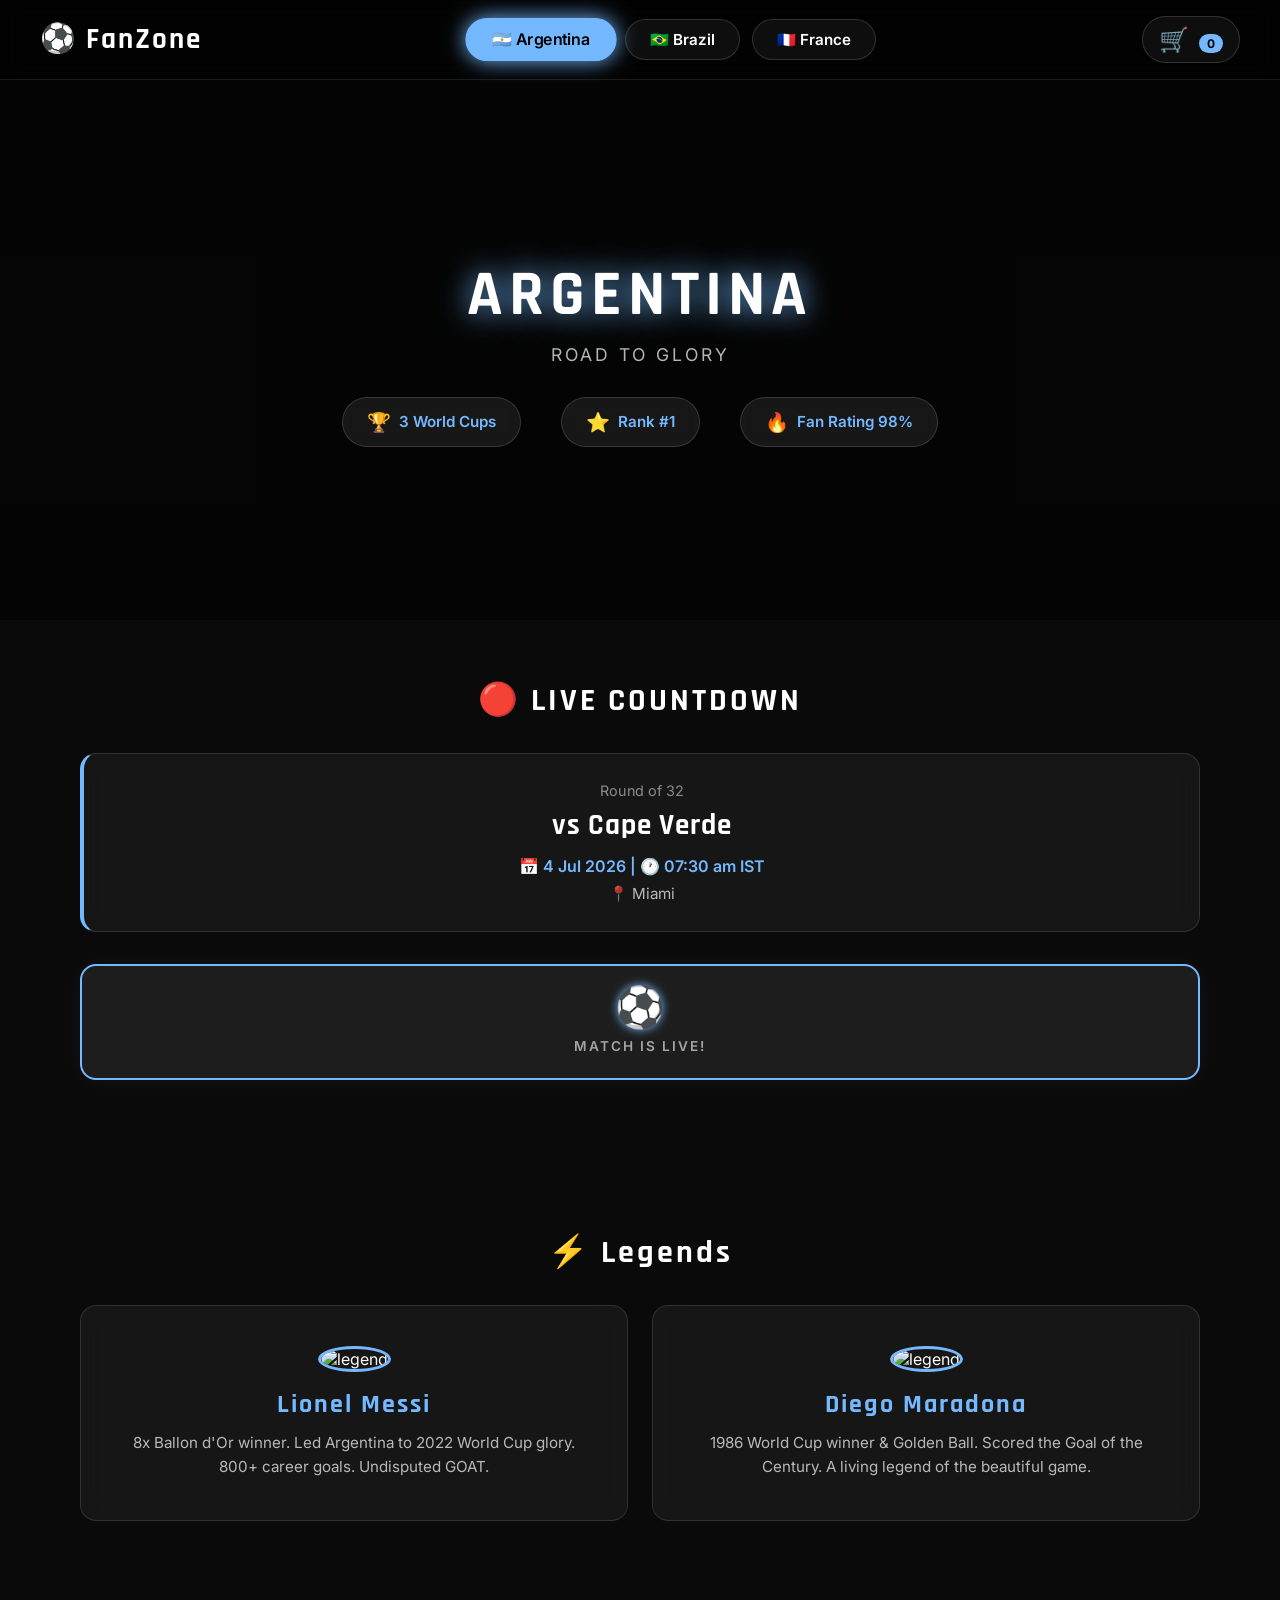
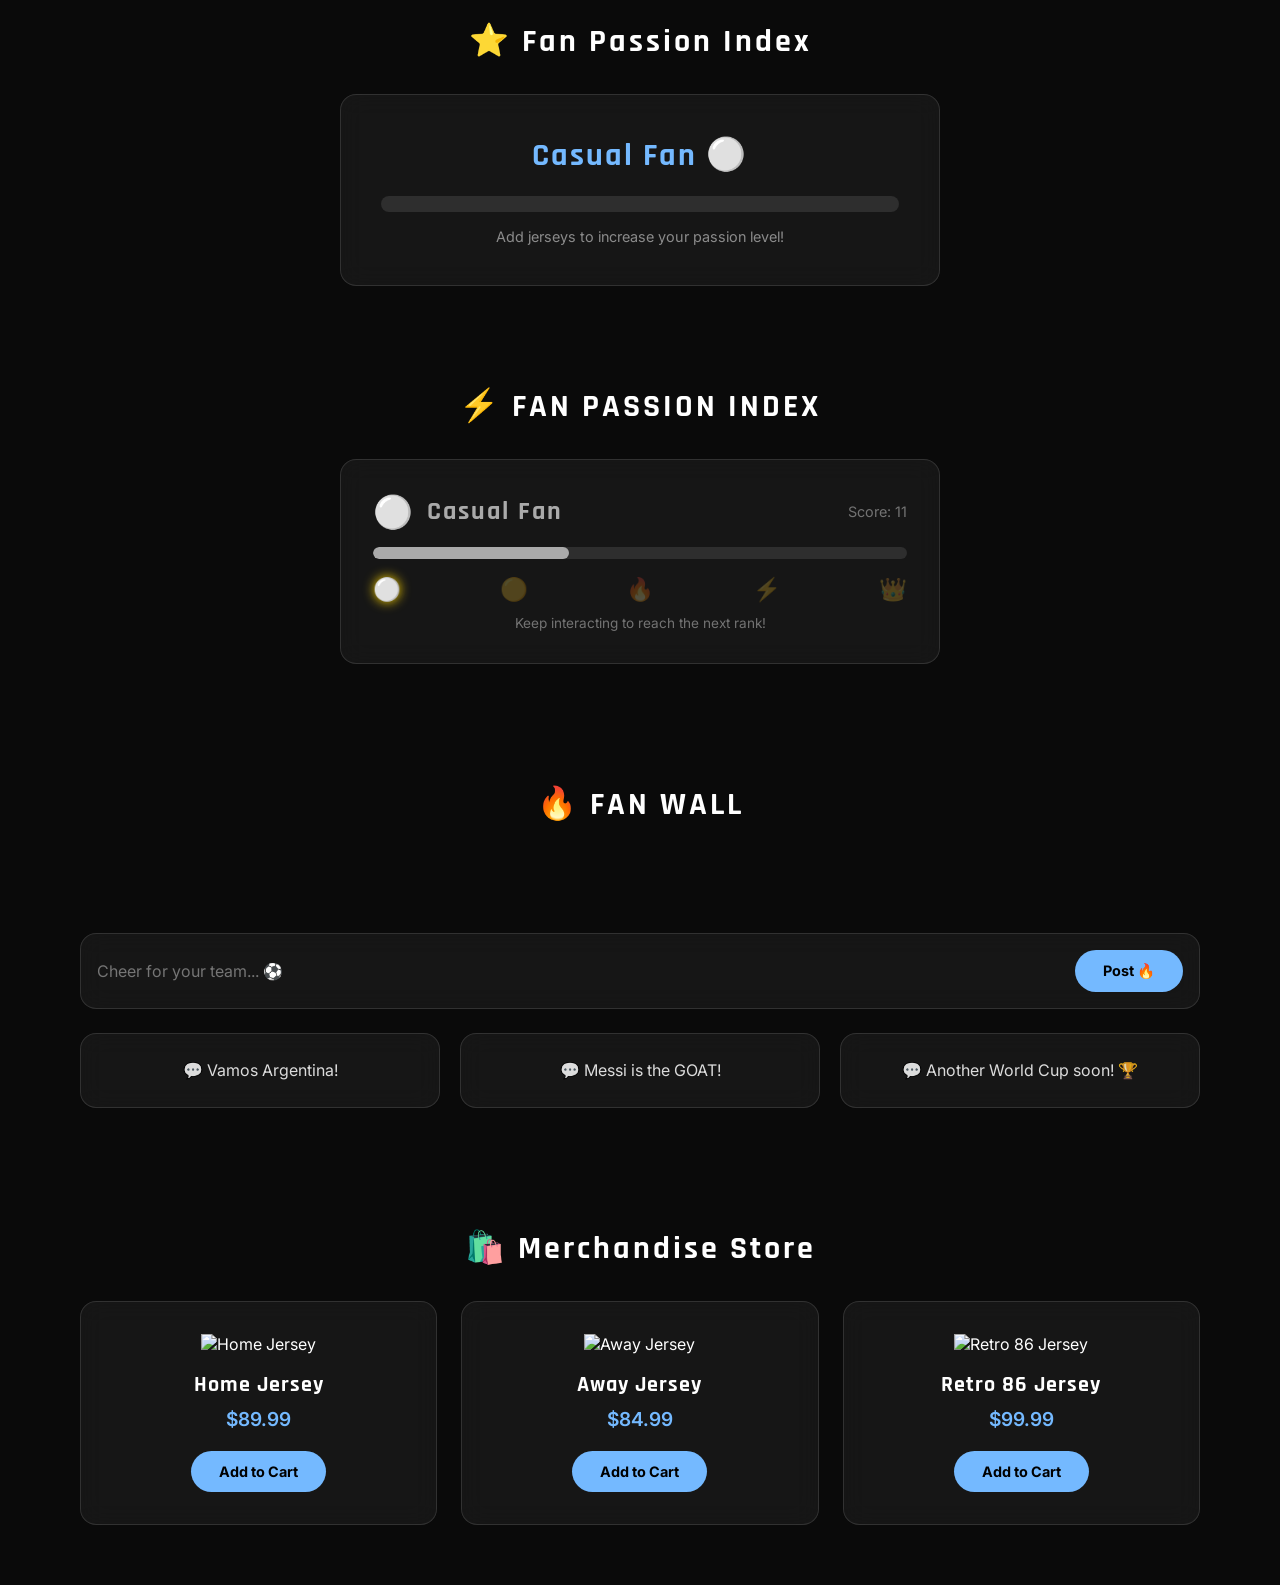
==== docs/index.html @ 905d8173 "Rename Round2 to docs for GitHub Pages" ====
<!DOCTYPE html>
<html lang="en">
<head>
  <meta charset="UTF-8" />
  <meta name="viewport" content="width=device-width, initial-scale=1.0"/>
  <title>National Fan Zone & Merchandise Hub</title>
  <link rel="stylesheet" href="style.css" />
  <link href="https://fonts.googleapis.com/css2?family=Rajdhani:wght@400;600;700&family=Inter:wght@300;400;600&display=swap" rel="stylesheet"/>
</head>
<body>

  <!-- NAVBAR -->
  <nav class="navbar">
    <div class="logo">⚽ FanZone</div>
    <div class="team-tabs">
      <button class="tab active-team" data-team="argentina" onclick="switchTeam('argentina')">🇦🇷 Argentina</button>
      <button class="tab" data-team="brazil" onclick="switchTeam('brazil')">🇧🇷 Brazil</button>
      <button class="tab" data-team="france" onclick="switchTeam('france')">🇫🇷 France</button>
    </div>
    <div class="cart-icon" onclick="toggleCart()">
      🛒 <span class="cart-badge" id="cart-count">0</span>
    </div>
  </nav>

  <!-- HERO -->
  <section class="hero" id="hero">
    <div class="hero-content">
      <h1 class="team-name" id="team-name">ARGENTINA</h1>
      <p class="team-slogan" id="team-slogan">Road to Glory</p>
      <div class="team-stats">
        <div class="stat">
          <span class="stat-icon">🏆</span>
          <span class="stat-value" id="stat-wc">3 World Cups</span>
        </div>
        <div class="stat">
          <span class="stat-icon">⭐</span>
          <span class="stat-value" id="stat-rank">Rank #1</span>
        </div>
        <div class="stat">
          <span class="stat-icon">🔥</span>
          <span class="stat-value" id="stat-fan">Fan Rating 98%</span>
        </div>
      </div>
    </div>
  </section>

  <!-- NEXT MATCH INFO & COUNTDOWN -->
  <section class="section">
    <h2 class="section-title">🔴 LIVE COUNTDOWN</h2>
    <div id="next-match-info"></div>
    <div id="countdown-display"></div>
  </section>

  <!-- LEGENDS -->
  <section class="section legends-section">
    <h2 class="section-title">⚡ Legends</h2>
    <div class="legends-grid" id="legends-grid">
      <div class="legend-card glass">
        <img class="legend-img" id="legend1-img" src="" alt="legend"/>
        <h3 id="legend1-name">Lionel Messi</h3>
        <p id="legend1-desc">8x Ballon d'Or. World Cup 2022 winner. The greatest of all time.</p>
      </div>
      <div class="legend-card glass">
        <img class="legend-img" id="legend2-img" src="" alt="legend"/>
        <h3 id="legend2-name">Diego Maradona</h3>
        <p id="legend2-desc">Hand of God. 1986 World Cup hero. A football deity.</p>
      </div>
    </div>
  </section>

  <!-- FAN HYPE METER -->
  <section class="section hype-section">
    <h2 class="section-title">⭐ Fan Passion Index</h2>
    <div class="hype-meter glass">
      <div class="hype-level" id="hype-label">Casual Fan ⚪</div>
      <div class="hype-bar-bg">
        <div class="hype-bar-fill" id="hype-bar"></div>
      </div>
      <p class="hype-hint">Add jerseys to increase your passion level!</p>
    </div>
  </section>

  <!-- FAN PASSION INDEX -->
  <div class="section">
    <h2 class="section-title">⚡ FAN PASSION INDEX</h2>
    <div class="glass" id="fan-passion-index" style="padding:32px; max-width:600px; margin:0 auto;">
    </div>
  </div>

  <!-- FAN WALL -->
  <div class="section">
    <h2 class="section-title">🔥 FAN WALL</h2>
    <div id="cheer-container" style="position:relative; height:60px; overflow:hidden; margin-bottom:16px;"></div>
    <div class="fan-wall-input glass" style="display:flex; gap:12px; padding:16px; margin-bottom:24px; align-items:center;">
      <input
        id="fan-comment-input"
        type="text"
        placeholder="Cheer for your team... ⚽"
        maxlength="80"
        style="flex:1; background:none; border:none; outline:none; color:#fff; font-size:1rem; font-family:'Inter',sans-serif;"
        onkeydown="if(event.key==='Enter') postFanComment()"
      />
      <button onclick="postFanComment()" class="add-cart-btn">Post 🔥</button>
    </div>
    <div class="comments-grid" id="comments-grid"></div>
  </div>

  <!-- STORE -->
  <section class="section store-section">
    <h2 class="section-title">🛍️ Merchandise Store</h2>
    <div class="store-grid" id="store-grid"></div>
  </section>

  <!-- TOAST -->
  <div class="toast" id="toast"></div>

  <!-- CONFETTI CONTAINER -->
  <div id="confetti-container"></div>

  <!-- SCRIPT -->
  <script src="script.js"></script>

  <!-- CART DRAWER -->
  <div class="cart-overlay" id="cart-overlay" onclick="toggleCart()"></div>
  <div class="cart-drawer" id="cart-drawer">
    <div class="cart-header">
      <h2>🛒 Your Cart</h2>
      <button class="cart-close" onclick="toggleCart()">✕</button>
    </div>
    <div class="cart-items" id="cart-items"></div>
    <div class="cart-footer">
      <div class="cart-total">Total: <span id="cart-total">$0.00</span></div>
      <button class="checkout-btn" onclick="proceedToCheckout()">Proceed to Pay 💳</button>
    </div>
  </div>

  <!-- ORDER CONFIRMED POPUP -->
  <div class="order-popup" id="order-popup">
    <div class="order-popup-content">
      <div class="order-confetti-emoji">⚽🎉</div>
      <h2>Order Confirmed!</h2>
      <p id="order-summary-text"></p>
      <div class="match-countdown" id="match-countdown"></div>
      <button class="order-close-btn" onclick="closeOrderPopup()">Awesome! 🙌</button>
    </div>
  </div>

</body>
</html>
---- docs/style.css ----
* {
  margin: 0;
  padding: 0;
  box-sizing: border-box;
}

:root {
  --team-color: #74b9ff;
  --team-color-2: #0984e3;
  --team-bg: linear-gradient(135deg, #1a3a5c, #0d1f33);
  --accent: #f9ca24;
}

body {
  font-family: 'Inter', sans-serif;
  background: #0a0a0a;
  color: #fff;
  overflow-x: hidden;
}

/* NAVBAR */
.navbar {
  display: flex;
  justify-content: space-between;
  align-items: center;
  padding: 16px 40px;
  background: rgba(0,0,0,0.8);
  backdrop-filter: blur(10px);
  position: sticky;
  top: 0;
  z-index: 100;
  border-bottom: 1px solid rgba(255,255,255,0.1);
}

.logo {
  font-family: 'Rajdhani', sans-serif;
  font-size: 1.8rem;
  font-weight: 700;
  color: #fff;
  letter-spacing: 2px;
}

.team-tabs {
  display: flex;
  gap: 12px;
}

.tab {
  background: rgba(255,255,255,0.05);
  border: 1px solid rgba(255,255,255,0.15);
  color: #fff;
  padding: 10px 24px;
  border-radius: 30px;
  cursor: pointer;
  font-size: 0.95rem;
  font-family: 'Inter', sans-serif;
  font-weight: 600;
  transition: all 0.3s ease;
}

.tab:hover {
  background: rgba(255,255,255,0.1);
  transform: scale(1.03);
}

.active-team {
  background: var(--team-color) !important;
  border-color: var(--team-color) !important;
  color: #000 !important;
  transform: scale(1.05);
  box-shadow: 0 0 20px var(--team-color);
}

.cart-icon {
  font-size: 1.5rem;
  cursor: pointer;
  position: relative;
  padding: 8px 16px;
  background: rgba(255,255,255,0.05);
  border-radius: 30px;
  border: 1px solid rgba(255,255,255,0.15);
  transition: all 0.3s ease;
}

.cart-icon:hover {
  background: rgba(255,255,255,0.1);
}

.cart-badge {
  background: var(--team-color);
  color: #000;
  font-size: 0.75rem;
  font-weight: 700;
  padding: 2px 8px;
  border-radius: 20px;
  margin-left: 4px;
}

/* HERO */
.hero {
  min-height: 60vh;
  display: flex;
  align-items: center;
  justify-content: center;
  background-size: cover;
  background-position: center;
  background-repeat: no-repeat;
  text-align: center;
  padding: 60px 20px;
  position: relative;
  overflow: hidden;
}
.hero::before {
  content: '';
  position: absolute;
  inset: 0;
  background: rgba(0,0,0,0.55);
  z-index: 0;
}
/*.hero::after {
  content: '';
  position: absolute;
  inset: 0;
  background: rgba(0,0,0,0.35);
  z-index: 0;
}*/

.hero-content {
  position: relative;
  z-index: 1;
}

.team-flag {
  font-size: 5rem;
  margin-bottom: 16px;
  animation: flagPop 0.5s ease;
}

@keyframes flagPop {
  from { transform: scale(0.5); opacity: 0; }
  to { transform: scale(1); opacity: 1; }
}

.team-name {
  font-family: 'Rajdhani', sans-serif;
  font-size: 4rem;
  font-weight: 700;
  letter-spacing: 6px;
  color: #fff;
  text-shadow: 0 0 30px var(--team-color);
  margin-bottom: 8px;
}

.team-slogan {
  font-size: 1.1rem;
  color: rgba(255,255,255,0.7);
  letter-spacing: 3px;
  text-transform: uppercase;
  margin-bottom: 32px;
}

.team-stats {
  display: flex;
  gap: 40px;
  justify-content: center;
  flex-wrap: wrap;
}

.stat {
  display: flex;
  align-items: center;
  gap: 8px;
  background: rgba(255,255,255,0.08);
  padding: 12px 24px;
  border-radius: 30px;
  border: 1px solid rgba(255,255,255,0.15);
  backdrop-filter: blur(10px);
}

.stat-icon {
  font-size: 1.2rem;
}

.stat-value {
  font-weight: 600;
  font-size: 0.95rem;
  color: var(--team-color);
}

/* SECTIONS */
.section {
  padding: 60px 40px;
  max-width: 1200px;
  margin: 0 auto;
}

.section-title {
  font-family: 'Rajdhani', sans-serif;
  font-size: 2rem;
  font-weight: 700;
  letter-spacing: 3px;
  margin-bottom: 32px;
  color: #fff;
  text-align: center;
}

/* GLASS */
.glass {
  background: rgba(255,255,255,0.05);
  backdrop-filter: blur(12px);
  border: 1px solid rgba(255,255,255,0.12);
  border-radius: 16px;
  transition: all 0.3s ease;
}

.glass:hover {
  transform: translateY(-4px);
  box-shadow: 0 8px 32px rgba(0,0,0,0.3);
  border-color: var(--team-color);
}

/* LEGENDS */
.legends-grid {
  display: grid;
  grid-template-columns: 1fr 1fr;
  gap: 24px;
}

.legend-card {
  padding: 40px 32px;
  text-align: center;
}

.legend-emoji {
  font-size: 4rem;
  margin-bottom: 16px;
}

.legend-card h3 {
  font-family: 'Rajdhani', sans-serif;
  font-size: 1.6rem;
  font-weight: 700;
  color: var(--team-color);
  margin-bottom: 10px;
  letter-spacing: 2px;
}

.legend-card p {
  color: rgba(255,255,255,0.7);
  line-height: 1.6;
  font-size: 0.95rem;
}

/* HYPE METER */
.hype-section {
  padding: 40px;
}

.hype-meter {
  padding: 40px;
  text-align: center;
  max-width: 600px;
  margin: 0 auto;
}

.hype-level {
  font-family: 'Rajdhani', sans-serif;
  font-size: 2rem;
  font-weight: 700;
  color: var(--team-color);
  margin-bottom: 20px;
  letter-spacing: 2px;
}

.hype-bar-bg {
  background: rgba(255,255,255,0.1);
  border-radius: 30px;
  height: 16px;
  overflow: hidden;
  margin-bottom: 16px;
}

.hype-bar-fill {
  height: 100%;
  width: 0%;
  background: linear-gradient(90deg, var(--team-color), var(--accent));
  border-radius: 30px;
  transition: width 0.6s ease;
}

.hype-hint {
  color: rgba(255,255,255,0.5);
  font-size: 0.9rem;
}

/* COMMENTS */
.comments-grid {
  display: grid;
  grid-template-columns: repeat(3, 1fr);
  gap: 20px;
}

.comment-card {
  padding: 24px;
  font-size: 1rem;
  color: rgba(255,255,255,0.85);
  line-height: 1.6;
  text-align: center;
}

/* STORE */
.store-grid {
  display: grid;
  grid-template-columns: repeat(3, 1fr);
  gap: 24px;
}

.jersey-card {
  padding: 32px 24px;
  text-align: center;
}

.jersey-emoji {
  font-size: 4rem;
  margin-bottom: 16px;
}

.jersey-card h3 {
  font-family: 'Rajdhani', sans-serif;
  font-size: 1.4rem;
  font-weight: 700;
  color: #fff;
  margin-bottom: 8px;
  letter-spacing: 1px;
}

.jersey-price {
  color: var(--team-color);
  font-size: 1.2rem;
  font-weight: 600;
  margin-bottom: 20px;
}

.add-cart-btn {
  background: var(--team-color);
  color: #000;
  border: none;
  padding: 12px 28px;
  border-radius: 30px;
  font-weight: 700;
  font-size: 0.9rem;
  cursor: pointer;
  transition: all 0.3s ease;
  font-family: 'Inter', sans-serif;
}

.add-cart-btn:hover {
  transform: scale(1.05);
  box-shadow: 0 0 20px var(--team-color);
}

/* TOAST */
.toast {
  position: fixed;
  bottom: 30px;
  right: 30px;
  padding: 14px 28px;
  border-radius: 30px;
  font-weight: 600;
  font-size: 0.95rem;
  color: #000;
  opacity: 0;
  transform: translateY(20px);
  transition: all 0.4s ease;
  z-index: 999;
  pointer-events: none;
}

.toast.show {
  opacity: 1;
  transform: translateY(0);
}

/* CONFETTI */
#confetti-container {
  position: fixed;
  top: 0;
  left: 0;
  width: 100%;
  height: 100%;
  pointer-events: none;
  z-index: 998;
}

.confetti-piece {
  position: absolute;
  width: 10px;
  height: 10px;
  border-radius: 2px;
  animation: confettiFall linear forwards;
}

@keyframes confettiFall {
  0% { transform: translateY(-10px) rotate(0deg); opacity: 1; }
  100% { transform: translateY(100vh) rotate(720deg); opacity: 0; }
}

/* FADE ANIMATION */
.fade-in {
  animation: fadeIn 0.5s ease;
}

@keyframes fadeIn {
  from { opacity: 0; transform: translateY(10px); }
  to { opacity: 1; transform: translateY(0); }
}

/* RESPONSIVE */
@media (max-width: 768px) {
  .navbar {
    flex-direction: column;
    gap: 16px;
    padding: 16px 20px;
  }

  .team-tabs {
    flex-wrap: wrap;
    justify-content: center;
  }

  .team-name {
    font-size: 2.5rem;
  }

  .legends-grid,
  .comments-grid,
  .store-grid {
    grid-template-columns: 1fr;
  }

  .team-stats {
    gap: 16px;
  }

  .section {
    padding: 40px 20px;
  }
}
.legend-img {
  width: 120px;
  height: 120px;
  border-radius: 50%;
  object-fit: cover;
  margin-bottom: 16px;
  border: 3px solid var(--team-color);
}
.jersey-img {
  width: 150px;
  height: 150px;
  object-fit: contain;
  margin-bottom: 16px;
}
/* CART DRAWER */
.cart-overlay {
  position: fixed;
  inset: 0;
  background: rgba(0,0,0,0.5);
  z-index: 200;
  opacity: 0;
  pointer-events: none;
  transition: opacity 0.3s ease;
}
.cart-overlay.open {
  opacity: 1;
  pointer-events: all;
}
.cart-drawer {
  position: fixed;
  top: 0;
  right: -420px;
  width: 400px;
  height: 100vh;
  background: #111;
  border-left: 1px solid rgba(255,255,255,0.1);
  z-index: 201;
  display: flex;
  flex-direction: column;
  transition: right 0.4s cubic-bezier(0.4,0,0.2,1);
  padding: 0;
}
.cart-drawer.open {
  right: 0;
}
.cart-header {
  display: flex;
  justify-content: space-between;
  align-items: center;
  padding: 24px 28px;
  border-bottom: 1px solid rgba(255,255,255,0.1);
}
.cart-header h2 {
  font-family: 'Rajdhani', sans-serif;
  font-size: 1.6rem;
  font-weight: 700;
  color: #fff;
  letter-spacing: 2px;
}
.cart-close {
  background: none;
  border: none;
  color: #fff;
  font-size: 1.4rem;
  cursor: pointer;
  opacity: 0.6;
  transition: opacity 0.2s;
}
.cart-close:hover { opacity: 1; }
.cart-items {
  flex: 1;
  overflow-y: auto;
  padding: 20px 28px;
  display: flex;
  flex-direction: column;
  gap: 14px;
}
.cart-empty {
  text-align: center;
  color: rgba(255,255,255,0.3);
  margin-top: 60px;
  font-size: 1rem;
}
.cart-item {
  display: flex;
  align-items: center;
  justify-content: space-between;
  background: rgba(255,255,255,0.05);
  border: 1px solid rgba(255,255,255,0.1);
  border-radius: 12px;
  padding: 14px 18px;
  gap: 12px;
}
.cart-item-info { flex: 1; }
.cart-item-name {
  font-weight: 600;
  font-size: 0.95rem;
  color: #fff;
  margin-bottom: 4px;
}
.cart-item-price {
  font-size: 0.85rem;
  color: var(--team-color);
  font-weight: 600;
}
.cart-item-qty {
  display: flex;
  align-items: center;
  gap: 8px;
}
.qty-btn {
  background: rgba(255,255,255,0.08);
  border: 1px solid rgba(255,255,255,0.15);
  color: #fff;
  width: 26px;
  height: 26px;
  border-radius: 50%;
  cursor: pointer;
  font-size: 1rem;
  display: flex;
  align-items: center;
  justify-content: center;
  transition: background 0.2s;
}
.qty-btn:hover { background: rgba(255,255,255,0.15); }
.qty-num {
  font-weight: 700;
  font-size: 0.95rem;
  min-width: 18px;
  text-align: center;
}
.cart-delete-btn {
  background: none;
  border: none;
  color: rgba(255,80,80,0.7);
  font-size: 1.1rem;
  cursor: pointer;
  transition: color 0.2s;
  padding: 4px;
}
.cart-delete-btn:hover { color: #ff4444; }
.cart-footer {
  padding: 20px 28px 28px;
  border-top: 1px solid rgba(255,255,255,0.1);
}
.cart-total {
  font-size: 1.1rem;
  font-weight: 700;
  color: #fff;
  margin-bottom: 16px;
  text-align: right;
}
.cart-total span {
  color: var(--team-color);
  font-size: 1.3rem;
}
.checkout-btn {
  width: 100%;
  padding: 16px;
  background: var(--team-color);
  color: #000;
  border: none;
  border-radius: 30px;
  font-weight: 700;
  font-size: 1rem;
  cursor: pointer;
  font-family: 'Inter', sans-serif;
  transition: all 0.3s ease;
}
.checkout-btn:hover {
  transform: scale(1.02);
  box-shadow: 0 0 24px var(--team-color);
}

/* ORDER POPUP */
.order-popup {
  position: fixed;
  inset: 0;
  background: rgba(0,0,0,0.7);
  z-index: 300;
  display: flex;
  align-items: center;
  justify-content: center;
  opacity: 0;
  pointer-events: none;
  transition: opacity 0.3s ease;
}
.order-popup.open {
  opacity: 1;
  pointer-events: all;
}
.order-popup-content {
  background: #1a1a1a;
  border: 1px solid rgba(255,255,255,0.15);
  border-radius: 24px;
  padding: 48px 40px;
  text-align: center;
  max-width: 420px;
  width: 90%;
  transform: scale(0.9);
  transition: transform 0.3s ease;
}
.order-popup.open .order-popup-content {
  transform: scale(1);
}
.order-confetti-emoji {
  font-size: 3.5rem;
  margin-bottom: 16px;
}
.order-popup-content h2 {
  font-family: 'Rajdhani', sans-serif;
  font-size: 2rem;
  font-weight: 700;
  color: #fff;
  letter-spacing: 2px;
  margin-bottom: 12px;
}
.order-popup-content p {
  color: rgba(255,255,255,0.65);
  font-size: 0.95rem;
  margin-bottom: 20px;
  line-height: 1.6;
}
.match-countdown {
  background: rgba(255,255,255,0.06);
  border: 1px solid rgba(255,255,255,0.1);
  border-radius: 12px;
  padding: 14px 20px;
  font-size: 0.95rem;
  color: var(--team-color);
  font-weight: 600;
  margin-bottom: 24px;
}
.order-close-btn {
  background: var(--team-color);
  color: #000;
  border: none;
  padding: 14px 36px;
  border-radius: 30px;
  font-weight: 700;
  font-size: 1rem;
  cursor: pointer;
  font-family: 'Inter', sans-serif;
  transition: all 0.3s ease;
}
.order-close-btn:hover {
  transform: scale(1.04);
  box-shadow: 0 0 20px var(--team-color);
}

@media (max-width: 768px) {
  .cart-drawer { width: 100%; right: -100%; }
}
/* COUNTDOWN DISPLAY */
#countdown-display {
  display: grid;
  grid-template-columns: repeat(4, 1fr);
  gap: 16px;
  margin: 32px 0;
}

.countdown-box {
  background: rgba(255,255,255,0.08);
  border: 2px solid var(--team-color);
  border-radius: 16px;
  padding: 24px 16px;
  text-align: center;
  box-shadow: 0 0 20px rgba(255,255,255,0.05);
}

.countdown-num {
  font-family: 'Rajdhani', sans-serif;
  font-size: 2.5rem;
  font-weight: 700;
  color: var(--team-color);
  line-height: 1;
  margin-bottom: 8px;
  text-shadow: 0 0 10px var(--team-color);
}

.countdown-label {
  font-size: 0.85rem;
  color: rgba(255,255,255,0.6);
  text-transform: uppercase;
  letter-spacing: 2px;
  font-weight: 600;
}

/* MATCH INFO BOX */
.match-info-box {
  padding: 28px;
  text-align: center;
  margin: 24px 0;
  border-left: 4px solid var(--team-color);
}

.match-label {
  font-size: 0.9rem;
  color: rgba(255,255,255,0.5);
  margin-bottom: 8px;
}

.match-opponent {
  font-family: 'Rajdhani', sans-serif;
  font-size: 1.8rem;
  font-weight: 700;
  color: #fff;
  margin-bottom: 12px;
  letter-spacing: 1px;
}

.match-time {
  font-size: 1rem;
  color: var(--team-color);
  font-weight: 600;
  margin-bottom: 8px;
}

.match-location {
  font-size: 0.95rem;
  color: rgba(255,255,255,0.7);
}

@media (max-width: 768px) {
  #countdown-display {
    grid-template-columns: repeat(2, 1fr);
  }
  
  .countdown-num {
    font-size: 1.8rem;
  }
}
/* FAN PASSION INDEX */
.fpi-header {
  display: flex;
  align-items: center;
  gap: 14px;
  margin-bottom: 16px;
}
.fpi-icon { font-size: 2rem; }
.fpi-rank {
  font-family: 'Rajdhani', sans-serif;
  font-size: 1.6rem;
  font-weight: 700;
  letter-spacing: 2px;
  flex: 1;
}
.fpi-score {
  font-size: 0.9rem;
  color: rgba(255,255,255,0.4);
}
.fpi-bar-bg {
  background: rgba(255,255,255,0.1);
  border-radius: 30px;
  height: 12px;
  overflow: hidden;
  margin-bottom: 16px;
}
.fpi-bar-fill {
  height: 100%;
  border-radius: 30px;
  transition: width 0.6s ease;
}
.fpi-milestones {
  display: flex;
  justify-content: space-between;
  margin-bottom: 12px;
  font-size: 1.4rem;
}
.fpi-milestone { opacity: 0.25; transition: opacity 0.4s; }
.fpi-milestone.reached { opacity: 1; filter: drop-shadow(0 0 6px gold); }
.fpi-hint {
  font-size: 0.85rem;
  color: rgba(255,255,255,0.4);
  text-align: center;
}

/* CHEER BUBBLES */
.cheer-bubble {
  position: absolute;
  font-size: 1.8rem;
  animation: cheerFloat 2.5s ease-out forwards;
  pointer-events: none;
}
@keyframes cheerFloat {
  0%   { transform: translateY(0) scale(1); opacity: 1; }
  100% { transform: translateY(-60px) scale(1.4); opacity: 0; }
}
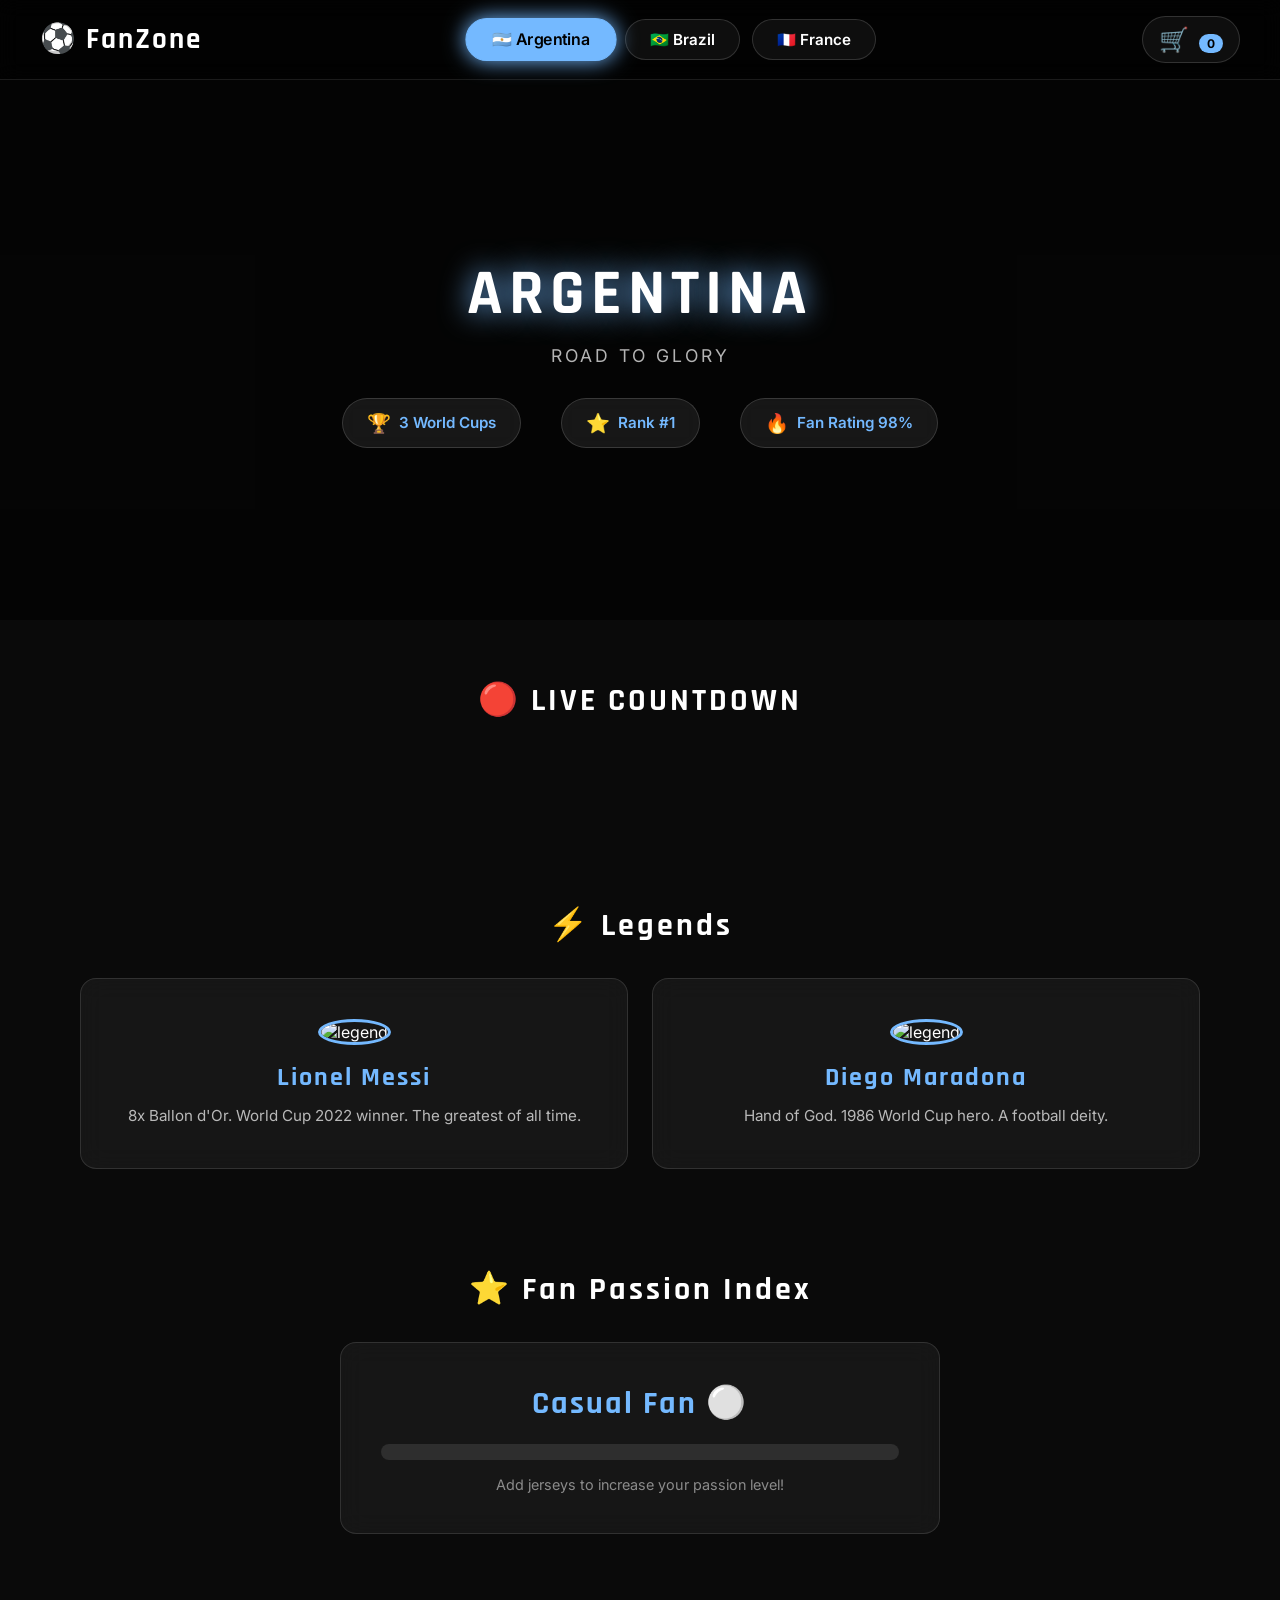
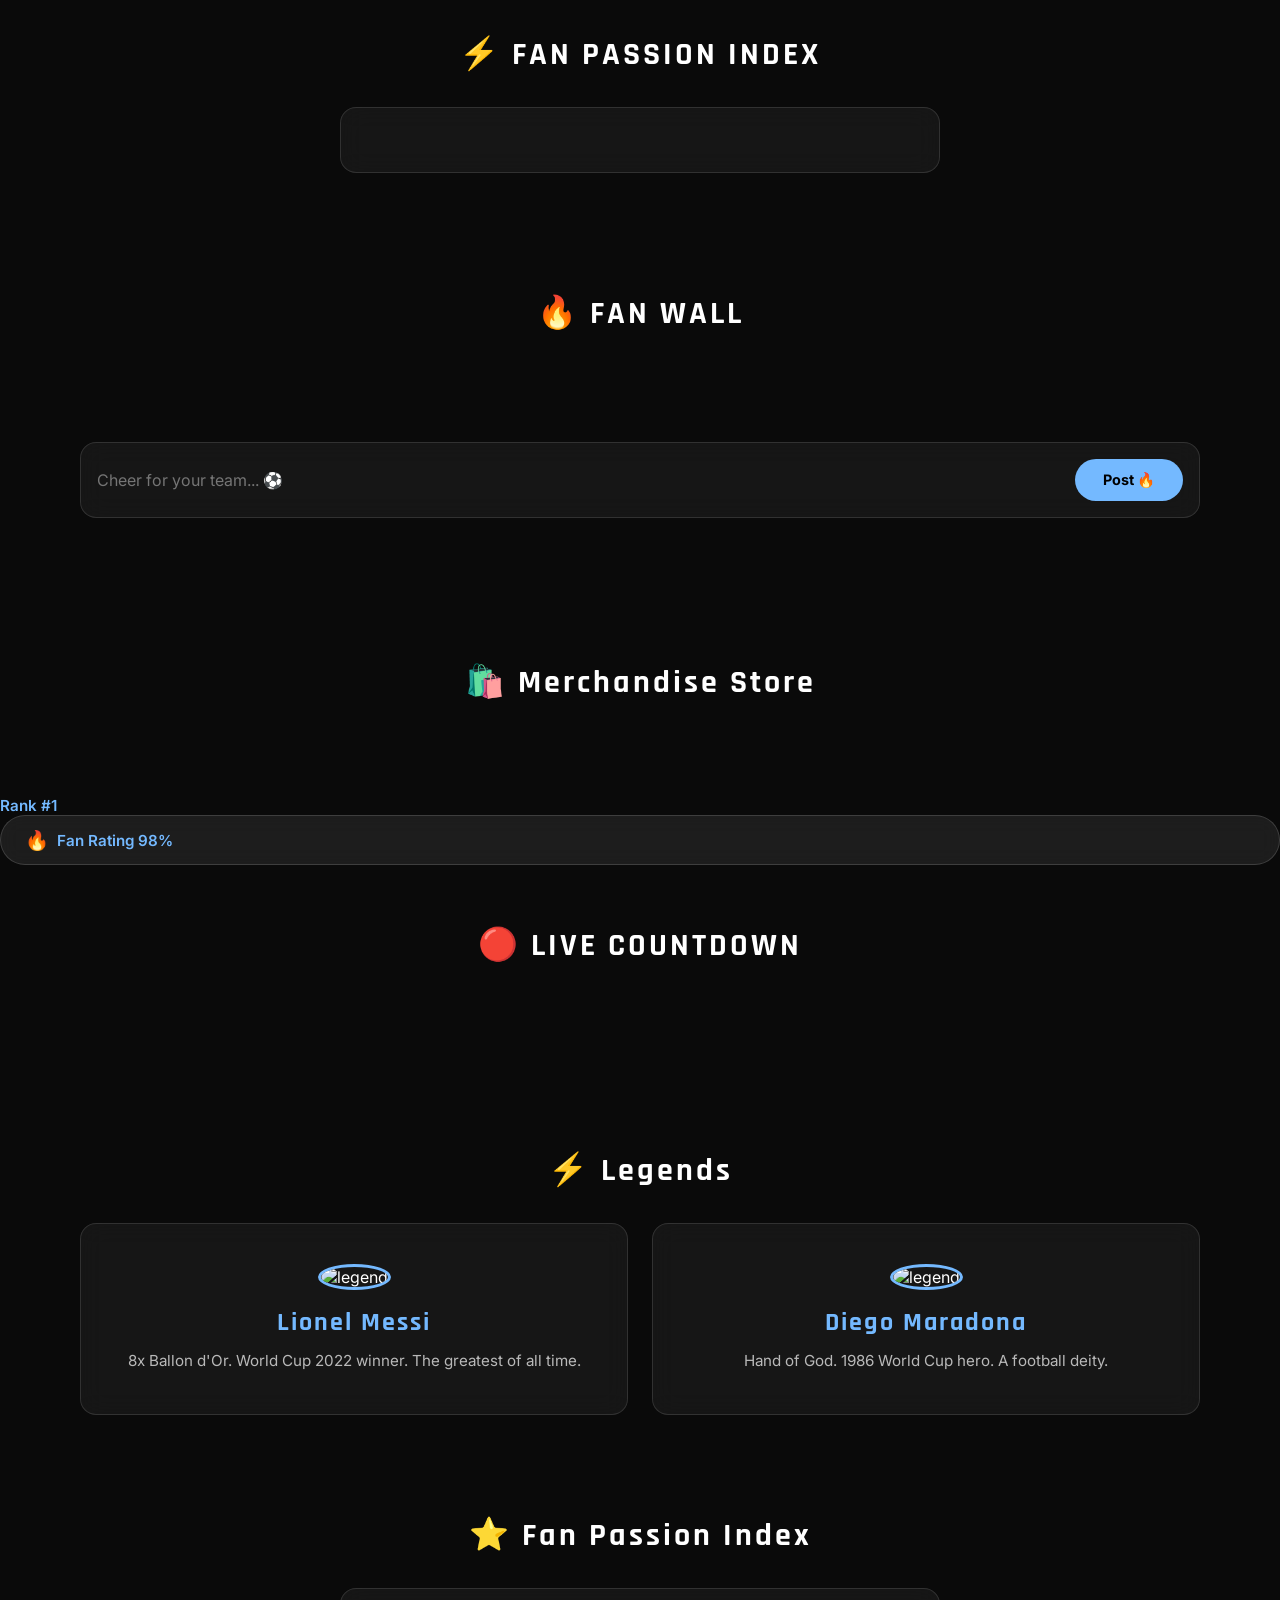
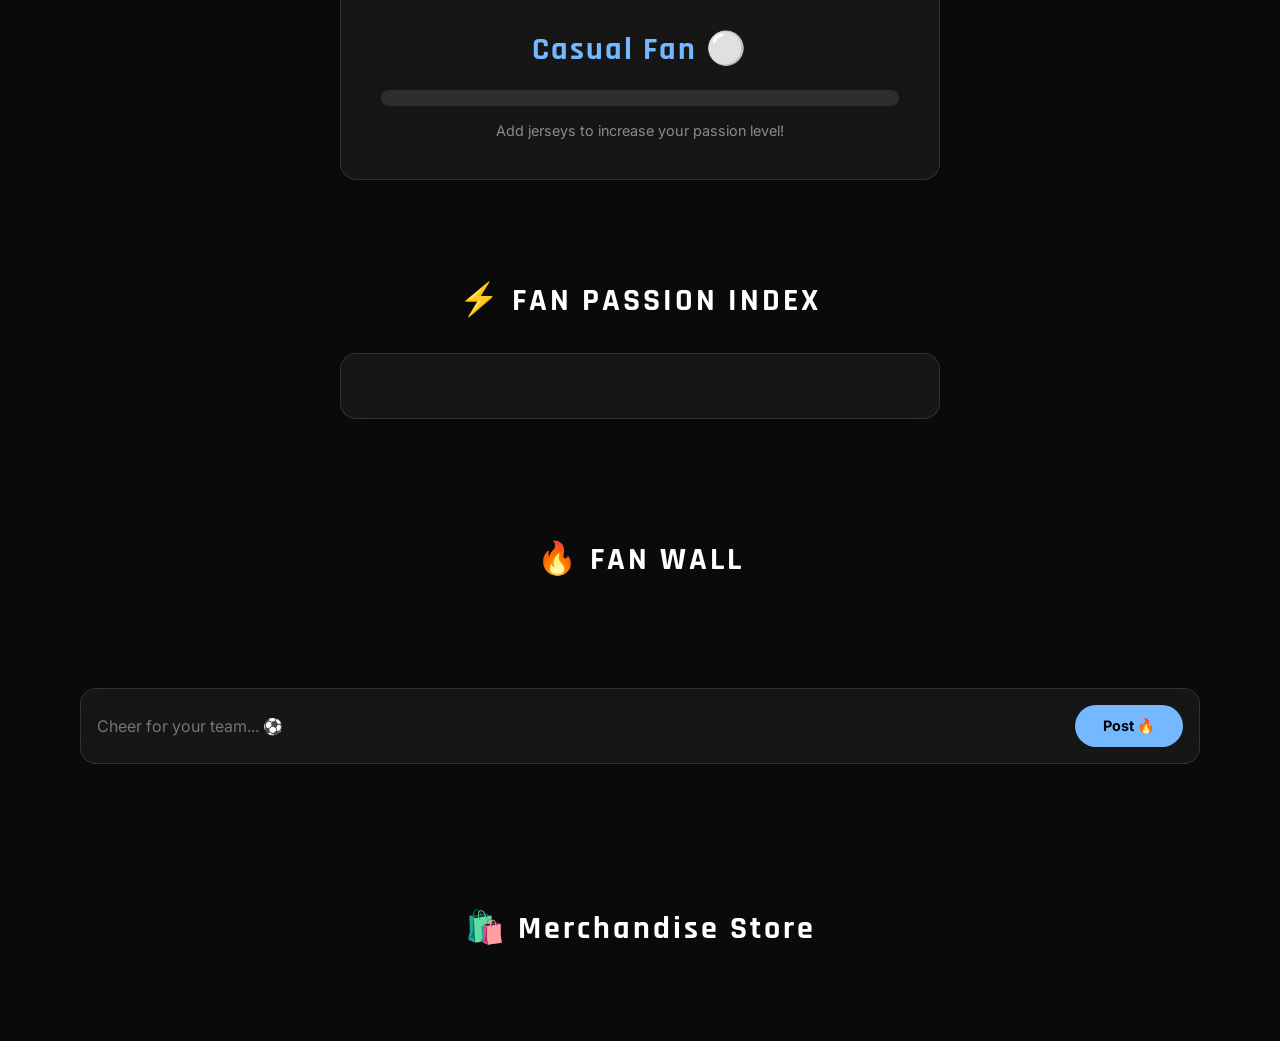
==== commit 714d8a00: "Update index.html" ====
--- a/docs/index.html
+++ b/docs/index.html
@@ -83,8 +83,7 @@
   <!-- FAN PASSION INDEX -->
   <div class="section">
     <h2 class="section-title">⚡ FAN PASSION INDEX</h2>
-    <div class="glass" id="fan-passion-index" style="padding:32px; max-width:600px; margin:0 auto;">
-    </div>
+    <div class="glass" id="fan-passion-index" style="padding:32px; max-width:600px; margin:0 auto;"></div>
   </div>
 
   <!-- FAN WALL -->
@@ -146,4 +145,116 @@
   </div>
 
 </body>
-</html>+</html>          <span class="stat-value" id="stat-rank">Rank #1</span>
+        </div>
+        <div class="stat">
+          <span class="stat-icon">🔥</span>
+          <span class="stat-value" id="stat-fan">Fan Rating 98%</span>
+        </div>
+      </div>
+    </div>
+  </section>
+
+  <!-- NEXT MATCH INFO & COUNTDOWN -->
+  <section class="section">
+    <h2 class="section-title">🔴 LIVE COUNTDOWN</h2>
+    <div id="next-match-info"></div>
+    <div id="countdown-display"></div>
+  </section>
+
+  <!-- LEGENDS -->
+  <section class="section legends-section">
+    <h2 class="section-title">⚡ Legends</h2>
+    <div class="legends-grid" id="legends-grid">
+      <div class="legend-card glass">
+        <img class="legend-img" id="legend1-img" src="" alt="legend"/>
+        <h3 id="legend1-name">Lionel Messi</h3>
+        <p id="legend1-desc">8x Ballon d'Or. World Cup 2022 winner. The greatest of all time.</p>
+      </div>
+      <div class="legend-card glass">
+        <img class="legend-img" id="legend2-img" src="" alt="legend"/>
+        <h3 id="legend2-name">Diego Maradona</h3>
+        <p id="legend2-desc">Hand of God. 1986 World Cup hero. A football deity.</p>
+      </div>
+    </div>
+  </section>
+
+  <!-- FAN HYPE METER -->
+  <section class="section hype-section">
+    <h2 class="section-title">⭐ Fan Passion Index</h2>
+    <div class="hype-meter glass">
+      <div class="hype-level" id="hype-label">Casual Fan ⚪</div>
+      <div class="hype-bar-bg">
+        <div class="hype-bar-fill" id="hype-bar"></div>
+      </div>
+      <p class="hype-hint">Add jerseys to increase your passion level!</p>
+    </div>
+  </section>
+
+  <!-- FAN PASSION INDEX -->
+  <div class="section">
+    <h2 class="section-title">⚡ FAN PASSION INDEX</h2>
+    <div class="glass" id="fan-passion-index" style="padding:32px; max-width:600px; margin:0 auto;">
+    </div>
+  </div>
+
+  <!-- FAN WALL -->
+  <div class="section">
+    <h2 class="section-title">🔥 FAN WALL</h2>
+    <div id="cheer-container" style="position:relative; height:60px; overflow:hidden; margin-bottom:16px;"></div>
+    <div class="fan-wall-input glass" style="display:flex; gap:12px; padding:16px; margin-bottom:24px; align-items:center;">
+      <input
+        id="fan-comment-input"
+        type="text"
+        placeholder="Cheer for your team... ⚽"
+        maxlength="80"
+        style="flex:1; background:none; border:none; outline:none; color:#fff; font-size:1rem; font-family:'Inter',sans-serif;"
+        onkeydown="if(event.key==='Enter') postFanComment()"
+      />
+      <button onclick="postFanComment()" class="add-cart-btn">Post 🔥</button>
+    </div>
+    <div class="comments-grid" id="comments-grid"></div>
+  </div>
+
+  <!-- STORE -->
+  <section class="section store-section">
+    <h2 class="section-title">🛍️ Merchandise Store</h2>
+    <div class="store-grid" id="store-grid"></div>
+  </section>
+
+  <!-- TOAST -->
+  <div class="toast" id="toast"></div>
+
+  <!-- CONFETTI CONTAINER -->
+  <div id="confetti-container"></div>
+
+  <!-- SCRIPT -->
+  <script src="script.js"></script>
+
+  <!-- CART DRAWER -->
+  <div class="cart-overlay" id="cart-overlay" onclick="toggleCart()"></div>
+  <div class="cart-drawer" id="cart-drawer">
+    <div class="cart-header">
+      <h2>🛒 Your Cart</h2>
+      <button class="cart-close" onclick="toggleCart()">✕</button>
+    </div>
+    <div class="cart-items" id="cart-items"></div>
+    <div class="cart-footer">
+      <div class="cart-total">Total: <span id="cart-total">$0.00</span></div>
+      <button class="checkout-btn" onclick="proceedToCheckout()">Proceed to Pay 💳</button>
+    </div>
+  </div>
+
+  <!-- ORDER CONFIRMED POPUP -->
+  <div class="order-popup" id="order-popup">
+    <div class="order-popup-content">
+      <div class="order-confetti-emoji">⚽🎉</div>
+      <h2>Order Confirmed!</h2>
+      <p id="order-summary-text"></p>
+      <div class="match-countdown" id="match-countdown"></div>
+      <button class="order-close-btn" onclick="closeOrderPopup()">Awesome! 🙌</button>
+    </div>
+  </div>
+
+</body>
+</html>
--- a/docs/style.css
+++ b/docs/style.css
@@ -18,7 +18,7 @@
   overflow-x: hidden;
 }
 
-/* NAVBAR */
+/* ===================== NAVBAR ===================== */
 .navbar {
   display: flex;
   justify-content: space-between;
@@ -36,6 +36,315 @@
   font-family: 'Rajdhani', sans-serif;
   font-size: 1.8rem;
   font-weight: 700;
+  letter-spacing: 2px;
+}
+
+.team-tabs {
+  display: flex;
+  gap: 12px;
+}
+
+.tab {
+  background: rgba(255,255,255,0.05);
+  border: 1px solid rgba(255,255,255,0.15);
+  color: #fff;
+  padding: 10px 24px;
+  border-radius: 30px;
+  cursor: pointer;
+  font-size: 0.95rem;
+  font-weight: 600;
+  transition: all 0.3s ease;
+}
+
+.tab:hover {
+  background: rgba(255,255,255,0.1);
+  transform: scale(1.03);
+}
+
+.active-team {
+  background: var(--team-color) !important;
+  border-color: var(--team-color) !important;
+  color: #000 !important;
+  transform: scale(1.05);
+  box-shadow: 0 0 20px var(--team-color);
+}
+
+/* ===================== CART ICON ===================== */
+.cart-icon {
+  font-size: 1.5rem;
+  cursor: pointer;
+  position: relative;
+  padding: 8px 16px;
+  background: rgba(255,255,255,0.05);
+  border-radius: 30px;
+  border: 1px solid rgba(255,255,255,0.15);
+}
+
+.cart-badge {
+  background: var(--team-color);
+  color: #000;
+  font-size: 0.75rem;
+  font-weight: 700;
+  padding: 2px 8px;
+  border-radius: 20px;
+}
+
+/* ===================== HERO ===================== */
+.hero {
+  min-height: 60vh;
+  display: flex;
+  align-items: center;
+  justify-content: center;
+  position: relative;
+  background-size: cover;
+  background-position: center;
+  background-repeat: no-repeat;
+  text-align: center;
+  padding: 60px 20px;
+}
+
+.hero::before {
+  content: '';
+  position: absolute;
+  inset: 0;
+  background: rgba(0,0,0,0.55);
+}
+
+.hero-content {
+  position: relative;
+  z-index: 1;
+}
+
+.team-name {
+  font-family: 'Rajdhani', sans-serif;
+  font-size: 4rem;
+  letter-spacing: 6px;
+  text-shadow: 0 0 30px var(--team-color);
+}
+
+.team-slogan {
+  color: rgba(255,255,255,0.7);
+  text-transform: uppercase;
+  letter-spacing: 3px;
+  margin-top: 10px;
+}
+
+/* ===================== SECTIONS ===================== */
+.section {
+  padding: 60px 40px;
+  max-width: 1200px;
+  margin: auto;
+}
+
+.section-title {
+  font-family: 'Rajdhani', sans-serif;
+  font-size: 2rem;
+  text-align: center;
+  margin-bottom: 32px;
+}
+
+/* ===================== GLASS ===================== */
+.glass {
+  background: rgba(255,255,255,0.05);
+  backdrop-filter: blur(12px);
+  border: 1px solid rgba(255,255,255,0.12);
+  border-radius: 16px;
+}
+
+/* ===================== LEGENDS ===================== */
+.legends-grid {
+  display: grid;
+  grid-template-columns: repeat(auto-fit, minmax(240px, 1fr));
+  gap: 24px;
+}
+
+.legend-card {
+  padding: 30px;
+  text-align: center;
+}
+
+.legend-img {
+  width: 120px;
+  height: 120px;
+  border-radius: 50%;
+  object-fit: cover;
+  border: 3px solid var(--team-color);
+  margin-bottom: 16px;
+}
+
+/* ===================== HYPE ===================== */
+.hype-bar-bg {
+  height: 14px;
+  background: rgba(255,255,255,0.1);
+  border-radius: 30px;
+}
+
+.hype-bar-fill {
+  height: 100%;
+  width: 0%;
+  background: linear-gradient(90deg, var(--team-color), var(--accent));
+  border-radius: 30px;
+  transition: width 0.6s ease;
+}
+
+/* ===================== COMMENTS ===================== */
+.comments-grid {
+  display: grid;
+  grid-template-columns: repeat(auto-fit, minmax(220px, 1fr));
+  gap: 20px;
+}
+
+.comment-card {
+  padding: 20px;
+  text-align: center;
+}
+
+/* ===================== STORE ===================== */
+.store-grid {
+  display: grid;
+  grid-template-columns: repeat(auto-fit, minmax(220px, 1fr));
+  gap: 24px;
+}
+
+.jersey-card {
+  padding: 24px;
+  text-align: center;
+}
+
+.jersey-img {
+  width: 140px;
+  height: 140px;
+  object-fit: contain;
+  transition: transform 0.3s ease;
+}
+
+.jersey-card:hover .jersey-img {
+  transform: scale(1.05);
+}
+
+/* ===================== BUTTON ===================== */
+.add-cart-btn {
+  background: var(--team-color);
+  color: #000;
+  border: none;
+  padding: 12px 28px;
+  border-radius: 30px;
+  font-weight: 700;
+  cursor: pointer;
+}
+
+.add-cart-btn:hover {
+  box-shadow: 0 0 20px var(--team-color);
+}
+
+/* ===================== TOAST ===================== */
+.toast {
+  position: fixed;
+  bottom: 30px;
+  right: 30px;
+  padding: 14px 28px;
+  border-radius: 30px;
+  font-weight: 600;
+  opacity: 0;
+  transform: translateY(20px);
+  transition: 0.3s;
+  z-index: 1000;
+}
+
+.toast.show {
+  opacity: 1;
+  transform: translateY(0);
+}
+
+/* ===================== CONFETTI ===================== */
+#confetti-container {
+  position: fixed;
+  inset: 0;
+  pointer-events: none;
+  z-index: 998;
+}
+
+.confetti-piece {
+  position: absolute;
+  width: 8px;
+  height: 8px;
+  animation: fall 2s linear forwards;
+}
+
+@keyframes fall {
+  0% { transform: translateY(-10px); opacity: 1; }
+  100% { transform: translateY(100vh); opacity: 0; }
+}
+
+/* ===================== CART ===================== */
+.cart-overlay {
+  position: fixed;
+  inset: 0;
+  background: rgba(0,0,0,0.5);
+  opacity: 0;
+  pointer-events: none;
+  transition: 0.3s;
+  z-index: 200;
+}
+
+.cart-overlay.open {
+  opacity: 1;
+  pointer-events: all;
+}
+
+.cart-drawer {
+  position: fixed;
+  top: 0;
+  right: -100%;
+  width: min(400px, 100%);
+  height: 100vh;
+  background: #111;
+  transition: 0.4s;
+  z-index: 201;
+}
+
+.cart-drawer.open {
+  right: 0;
+}
+
+/* ===================== COUNTDOWN ===================== */
+#countdown-display {
+  display: grid;
+  grid-template-columns: repeat(auto-fit, minmax(120px, 1fr));
+  gap: 16px;
+}
+
+.countdown-box {
+  padding: 20px;
+  text-align: center;
+  border: 2px solid var(--team-color);
+  border-radius: 16px;
+}
+
+.countdown-num {
+  font-size: 2rem;
+  color: var(--team-color);
+  font-weight: bold;
+}
+
+/* ===================== FAN INDEX ===================== */
+.fpi-bar-fill {
+  height: 100%;
+  border-radius: 30px;
+}
+
+/* ===================== RESPONSIVE ===================== */
+@media (max-width: 768px) {
+  .team-name {
+    font-size: 2.5rem;
+  }
+
+  .navbar {
+    flex-direction: column;
+    gap: 12px;
+  }
+}  font-size: 1.8rem;
+  font-weight: 700;
   color: #fff;
   letter-spacing: 2px;
 }
@@ -833,4 +1142,4 @@
 @keyframes cheerFloat {
   0%   { transform: translateY(0) scale(1); opacity: 1; }
   100% { transform: translateY(-60px) scale(1.4); opacity: 0; }
-}+}
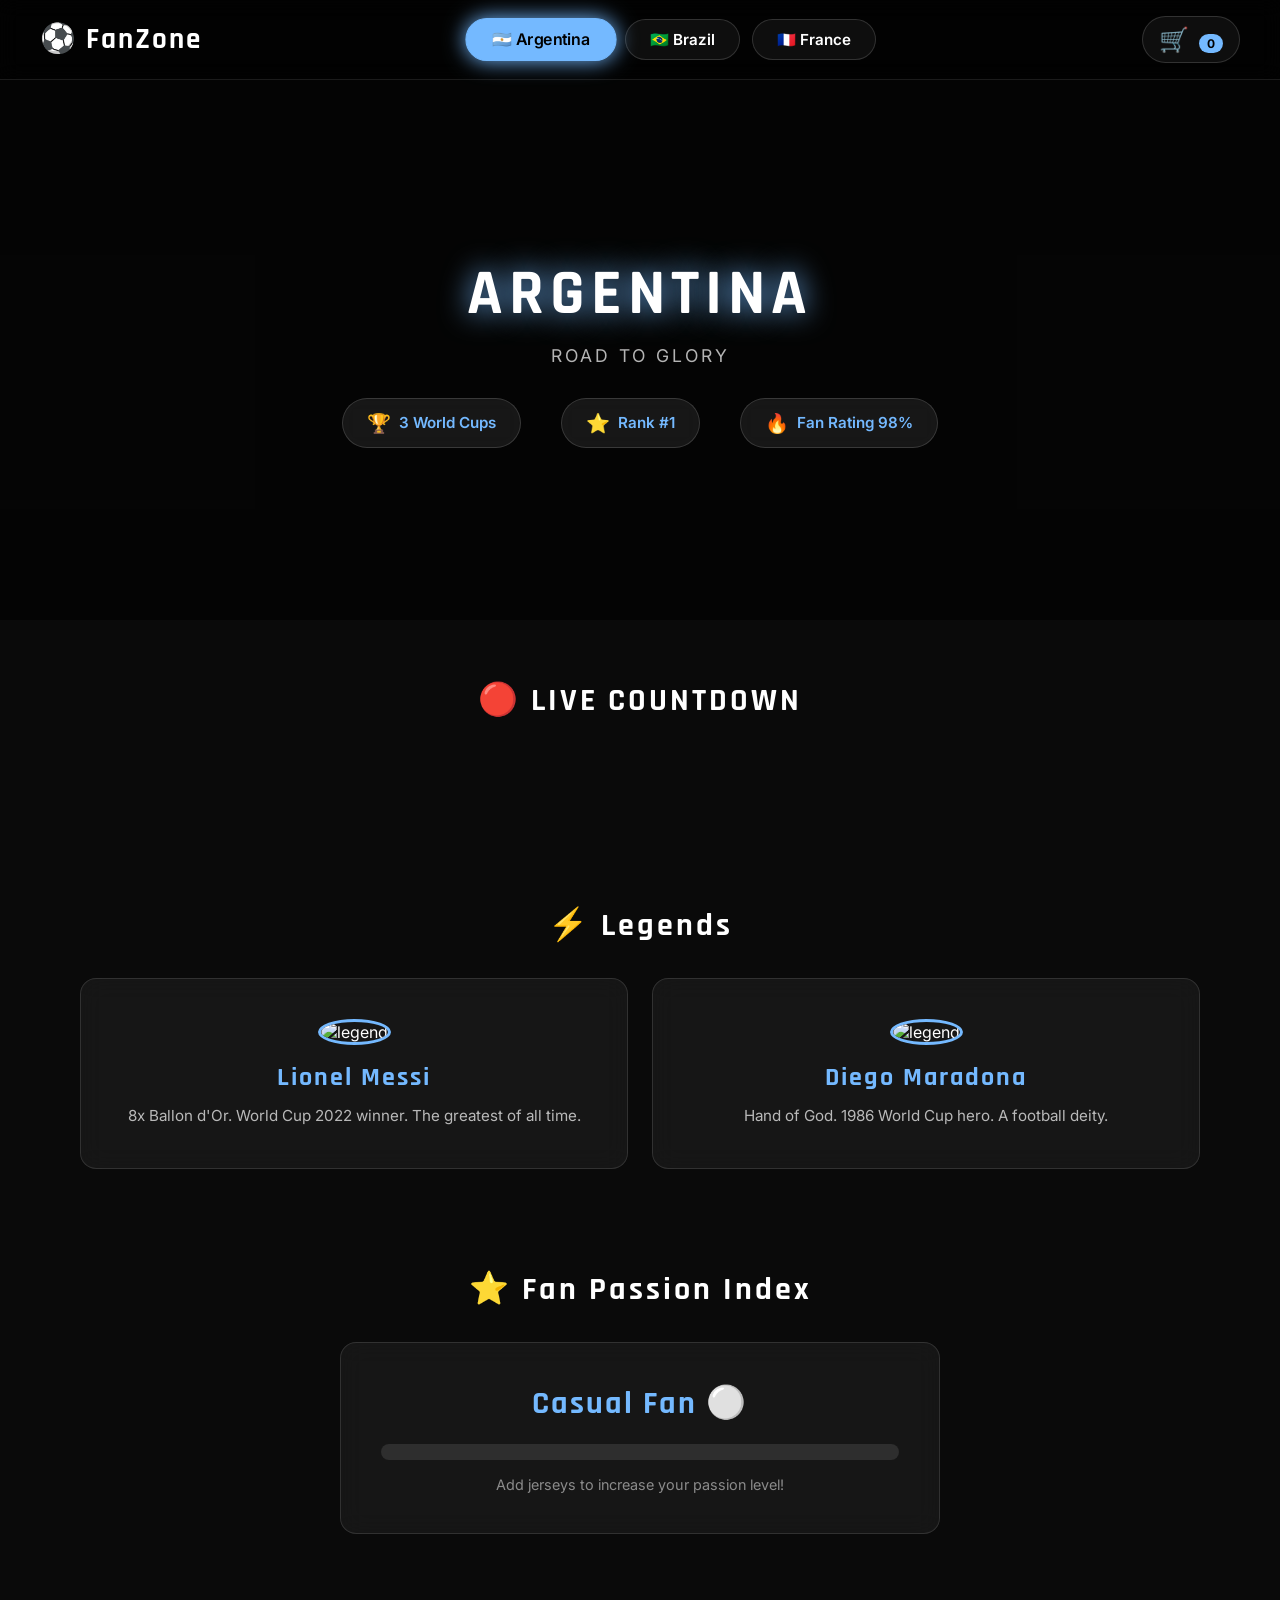
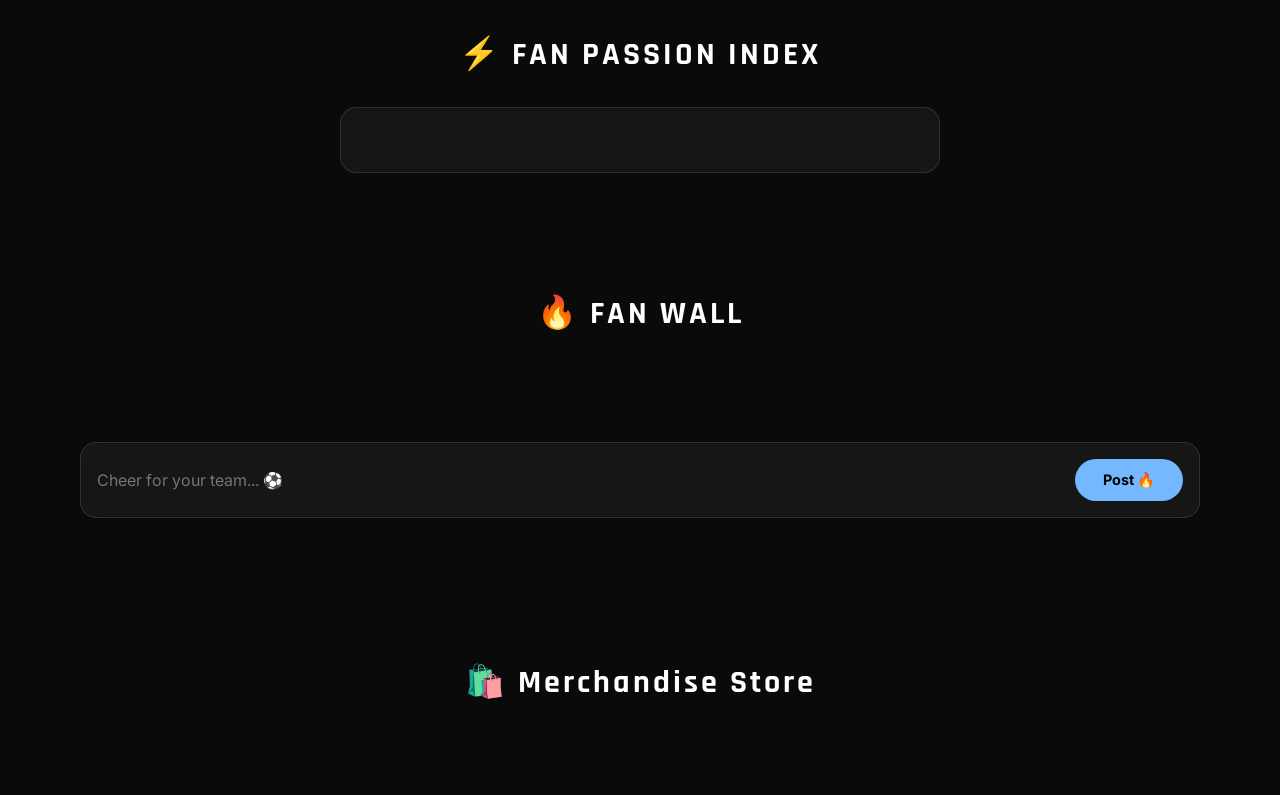
==== commit 5e02dcbd: "Refactor index.html by removing unused sections Removed multiple sections from the HTML document and" ====
--- a/docs/index.html
+++ b/docs/index.html
@@ -116,9 +116,6 @@
   <!-- CONFETTI CONTAINER -->
   <div id="confetti-container"></div>
 
-  <!-- SCRIPT -->
-  <script src="script.js"></script>
-
   <!-- CART DRAWER -->
   <div class="cart-overlay" id="cart-overlay" onclick="toggleCart()"></div>
   <div class="cart-drawer" id="cart-drawer">
@@ -144,117 +141,8 @@
     </div>
   </div>
 
-</body>
-</html>          <span class="stat-value" id="stat-rank">Rank #1</span>
-        </div>
-        <div class="stat">
-          <span class="stat-icon">🔥</span>
-          <span class="stat-value" id="stat-fan">Fan Rating 98%</span>
-        </div>
-      </div>
-    </div>
-  </section>
-
-  <!-- NEXT MATCH INFO & COUNTDOWN -->
-  <section class="section">
-    <h2 class="section-title">🔴 LIVE COUNTDOWN</h2>
-    <div id="next-match-info"></div>
-    <div id="countdown-display"></div>
-  </section>
-
-  <!-- LEGENDS -->
-  <section class="section legends-section">
-    <h2 class="section-title">⚡ Legends</h2>
-    <div class="legends-grid" id="legends-grid">
-      <div class="legend-card glass">
-        <img class="legend-img" id="legend1-img" src="" alt="legend"/>
-        <h3 id="legend1-name">Lionel Messi</h3>
-        <p id="legend1-desc">8x Ballon d'Or. World Cup 2022 winner. The greatest of all time.</p>
-      </div>
-      <div class="legend-card glass">
-        <img class="legend-img" id="legend2-img" src="" alt="legend"/>
-        <h3 id="legend2-name">Diego Maradona</h3>
-        <p id="legend2-desc">Hand of God. 1986 World Cup hero. A football deity.</p>
-      </div>
-    </div>
-  </section>
-
-  <!-- FAN HYPE METER -->
-  <section class="section hype-section">
-    <h2 class="section-title">⭐ Fan Passion Index</h2>
-    <div class="hype-meter glass">
-      <div class="hype-level" id="hype-label">Casual Fan ⚪</div>
-      <div class="hype-bar-bg">
-        <div class="hype-bar-fill" id="hype-bar"></div>
-      </div>
-      <p class="hype-hint">Add jerseys to increase your passion level!</p>
-    </div>
-  </section>
-
-  <!-- FAN PASSION INDEX -->
-  <div class="section">
-    <h2 class="section-title">⚡ FAN PASSION INDEX</h2>
-    <div class="glass" id="fan-passion-index" style="padding:32px; max-width:600px; margin:0 auto;">
-    </div>
-  </div>
-
-  <!-- FAN WALL -->
-  <div class="section">
-    <h2 class="section-title">🔥 FAN WALL</h2>
-    <div id="cheer-container" style="position:relative; height:60px; overflow:hidden; margin-bottom:16px;"></div>
-    <div class="fan-wall-input glass" style="display:flex; gap:12px; padding:16px; margin-bottom:24px; align-items:center;">
-      <input
-        id="fan-comment-input"
-        type="text"
-        placeholder="Cheer for your team... ⚽"
-        maxlength="80"
-        style="flex:1; background:none; border:none; outline:none; color:#fff; font-size:1rem; font-family:'Inter',sans-serif;"
-        onkeydown="if(event.key==='Enter') postFanComment()"
-      />
-      <button onclick="postFanComment()" class="add-cart-btn">Post 🔥</button>
-    </div>
-    <div class="comments-grid" id="comments-grid"></div>
-  </div>
-
-  <!-- STORE -->
-  <section class="section store-section">
-    <h2 class="section-title">🛍️ Merchandise Store</h2>
-    <div class="store-grid" id="store-grid"></div>
-  </section>
-
-  <!-- TOAST -->
-  <div class="toast" id="toast"></div>
-
-  <!-- CONFETTI CONTAINER -->
-  <div id="confetti-container"></div>
-
-  <!-- SCRIPT -->
+  <!-- SCRIPT MUST BE LAST, after all HTML -->
   <script src="script.js"></script>
-
-  <!-- CART DRAWER -->
-  <div class="cart-overlay" id="cart-overlay" onclick="toggleCart()"></div>
-  <div class="cart-drawer" id="cart-drawer">
-    <div class="cart-header">
-      <h2>🛒 Your Cart</h2>
-      <button class="cart-close" onclick="toggleCart()">✕</button>
-    </div>
-    <div class="cart-items" id="cart-items"></div>
-    <div class="cart-footer">
-      <div class="cart-total">Total: <span id="cart-total">$0.00</span></div>
-      <button class="checkout-btn" onclick="proceedToCheckout()">Proceed to Pay 💳</button>
-    </div>
-  </div>
-
-  <!-- ORDER CONFIRMED POPUP -->
-  <div class="order-popup" id="order-popup">
-    <div class="order-popup-content">
-      <div class="order-confetti-emoji">⚽🎉</div>
-      <h2>Order Confirmed!</h2>
-      <p id="order-summary-text"></p>
-      <div class="match-countdown" id="match-countdown"></div>
-      <button class="order-close-btn" onclick="closeOrderPopup()">Awesome! 🙌</button>
-    </div>
-  </div>
 
 </body>
 </html>
--- a/docs/style.css
+++ b/docs/style.css
@@ -18,7 +18,7 @@
   overflow-x: hidden;
 }
 
-/* ===================== NAVBAR ===================== */
+/* NAVBAR */
 .navbar {
   display: flex;
   justify-content: space-between;
@@ -36,6 +36,825 @@
   font-family: 'Rajdhani', sans-serif;
   font-size: 1.8rem;
   font-weight: 700;
+  color: #fff;
+  letter-spacing: 2px;
+}
+
+.team-tabs {
+  display: flex;
+  gap: 12px;
+}
+
+.tab {
+  background: rgba(255,255,255,0.05);
+  border: 1px solid rgba(255,255,255,0.15);
+  color: #fff;
+  padding: 10px 24px;
+  border-radius: 30px;
+  cursor: pointer;
+  font-size: 0.95rem;
+  font-family: 'Inter', sans-serif;
+  font-weight: 600;
+  transition: all 0.3s ease;
+}
+
+.tab:hover {
+  background: rgba(255,255,255,0.1);
+  transform: scale(1.03);
+}
+
+.active-team {
+  background: var(--team-color) !important;
+  border-color: var(--team-color) !important;
+  color: #000 !important;
+  transform: scale(1.05);
+  box-shadow: 0 0 20px var(--team-color);
+}
+
+.cart-icon {
+  font-size: 1.5rem;
+  cursor: pointer;
+  position: relative;
+  padding: 8px 16px;
+  background: rgba(255,255,255,0.05);
+  border-radius: 30px;
+  border: 1px solid rgba(255,255,255,0.15);
+  transition: all 0.3s ease;
+}
+
+.cart-icon:hover {
+  background: rgba(255,255,255,0.1);
+}
+
+.cart-badge {
+  background: var(--team-color);
+  color: #000;
+  font-size: 0.75rem;
+  font-weight: 700;
+  padding: 2px 8px;
+  border-radius: 20px;
+  margin-left: 4px;
+}
+
+/* HERO */
+.hero {
+  min-height: 60vh;
+  display: flex;
+  align-items: center;
+  justify-content: center;
+  background-size: cover;
+  background-position: center;
+  background-repeat: no-repeat;
+  text-align: center;
+  padding: 60px 20px;
+  position: relative;
+  overflow: hidden;
+}
+
+.hero::before {
+  content: '';
+  position: absolute;
+  inset: 0;
+  background: rgba(0,0,0,0.55);
+  z-index: 0;
+}
+
+.hero-content {
+  position: relative;
+  z-index: 1;
+}
+
+.team-flag {
+  font-size: 5rem;
+  margin-bottom: 16px;
+  animation: flagPop 0.5s ease;
+}
+
+@keyframes flagPop {
+  from { transform: scale(0.5); opacity: 0; }
+  to { transform: scale(1); opacity: 1; }
+}
+
+.team-name {
+  font-family: 'Rajdhani', sans-serif;
+  font-size: 4rem;
+  font-weight: 700;
+  letter-spacing: 6px;
+  color: #fff;
+  text-shadow: 0 0 30px var(--team-color);
+  margin-bottom: 8px;
+}
+
+.team-slogan {
+  font-size: 1.1rem;
+  color: rgba(255,255,255,0.7);
+  letter-spacing: 3px;
+  text-transform: uppercase;
+  margin-bottom: 32px;
+}
+
+.team-stats {
+  display: flex;
+  gap: 40px;
+  justify-content: center;
+  flex-wrap: wrap;
+}
+
+.stat {
+  display: flex;
+  align-items: center;
+  gap: 8px;
+  background: rgba(255,255,255,0.08);
+  padding: 12px 24px;
+  border-radius: 30px;
+  border: 1px solid rgba(255,255,255,0.15);
+  backdrop-filter: blur(10px);
+}
+
+.stat-icon { font-size: 1.2rem; }
+
+.stat-value {
+  font-weight: 600;
+  font-size: 0.95rem;
+  color: var(--team-color);
+}
+
+/* SECTIONS */
+.section {
+  padding: 60px 40px;
+  max-width: 1200px;
+  margin: 0 auto;
+}
+
+.section-title {
+  font-family: 'Rajdhani', sans-serif;
+  font-size: 2rem;
+  font-weight: 700;
+  letter-spacing: 3px;
+  margin-bottom: 32px;
+  color: #fff;
+  text-align: center;
+}
+
+/* GLASS */
+.glass {
+  background: rgba(255,255,255,0.05);
+  backdrop-filter: blur(12px);
+  border: 1px solid rgba(255,255,255,0.12);
+  border-radius: 16px;
+  transition: all 0.3s ease;
+}
+
+.glass:hover {
+  transform: translateY(-4px);
+  box-shadow: 0 8px 32px rgba(0,0,0,0.3);
+  border-color: var(--team-color);
+}
+
+/* LEGENDS */
+.legends-grid {
+  display: grid;
+  grid-template-columns: 1fr 1fr;
+  gap: 24px;
+}
+
+.legend-card {
+  padding: 40px 32px;
+  text-align: center;
+}
+
+.legend-emoji {
+  font-size: 4rem;
+  margin-bottom: 16px;
+}
+
+.legend-card h3 {
+  font-family: 'Rajdhani', sans-serif;
+  font-size: 1.6rem;
+  font-weight: 700;
+  color: var(--team-color);
+  margin-bottom: 10px;
+  letter-spacing: 2px;
+}
+
+.legend-card p {
+  color: rgba(255,255,255,0.7);
+  line-height: 1.6;
+  font-size: 0.95rem;
+}
+
+/* HYPE METER */
+.hype-section { padding: 40px; }
+
+.hype-meter {
+  padding: 40px;
+  text-align: center;
+  max-width: 600px;
+  margin: 0 auto;
+}
+
+.hype-level {
+  font-family: 'Rajdhani', sans-serif;
+  font-size: 2rem;
+  font-weight: 700;
+  color: var(--team-color);
+  margin-bottom: 20px;
+  letter-spacing: 2px;
+}
+
+.hype-bar-bg {
+  background: rgba(255,255,255,0.1);
+  border-radius: 30px;
+  height: 16px;
+  overflow: hidden;
+  margin-bottom: 16px;
+}
+
+.hype-bar-fill {
+  height: 100%;
+  width: 0%;
+  background: linear-gradient(90deg, var(--team-color), var(--accent));
+  border-radius: 30px;
+  transition: width 0.6s ease;
+}
+
+.hype-hint {
+  color: rgba(255,255,255,0.5);
+  font-size: 0.9rem;
+}
+
+/* COMMENTS */
+.comments-grid {
+  display: grid;
+  grid-template-columns: repeat(3, 1fr);
+  gap: 20px;
+}
+
+.comment-card {
+  padding: 24px;
+  font-size: 1rem;
+  color: rgba(255,255,255,0.85);
+  line-height: 1.6;
+  text-align: center;
+}
+
+/* STORE */
+.store-grid {
+  display: grid;
+  grid-template-columns: repeat(3, 1fr);
+  gap: 24px;
+}
+
+.jersey-card {
+  padding: 32px 24px;
+  text-align: center;
+}
+
+.jersey-emoji {
+  font-size: 4rem;
+  margin-bottom: 16px;
+}
+
+.jersey-card h3 {
+  font-family: 'Rajdhani', sans-serif;
+  font-size: 1.4rem;
+  font-weight: 700;
+  color: #fff;
+  margin-bottom: 8px;
+  letter-spacing: 1px;
+}
+
+.jersey-price {
+  color: var(--team-color);
+  font-size: 1.2rem;
+  font-weight: 600;
+  margin-bottom: 20px;
+}
+
+.add-cart-btn {
+  background: var(--team-color);
+  color: #000;
+  border: none;
+  padding: 12px 28px;
+  border-radius: 30px;
+  font-weight: 700;
+  font-size: 0.9rem;
+  cursor: pointer;
+  transition: all 0.3s ease;
+  font-family: 'Inter', sans-serif;
+}
+
+.add-cart-btn:hover {
+  transform: scale(1.05);
+  box-shadow: 0 0 20px var(--team-color);
+}
+
+/* TOAST */
+.toast {
+  position: fixed;
+  bottom: 30px;
+  right: 30px;
+  padding: 14px 28px;
+  border-radius: 30px;
+  font-weight: 600;
+  font-size: 0.95rem;
+  color: #000;
+  opacity: 0;
+  transform: translateY(20px);
+  transition: all 0.4s ease;
+  z-index: 999;
+  pointer-events: none;
+}
+
+.toast.show {
+  opacity: 1;
+  transform: translateY(0);
+}
+
+/* CONFETTI */
+#confetti-container {
+  position: fixed;
+  top: 0;
+  left: 0;
+  width: 100%;
+  height: 100%;
+  pointer-events: none;
+  z-index: 998;
+}
+
+.confetti-piece {
+  position: absolute;
+  width: 10px;
+  height: 10px;
+  border-radius: 2px;
+  animation: confettiFall linear forwards;
+}
+
+@keyframes confettiFall {
+  0%   { transform: translateY(-10px) rotate(0deg); opacity: 1; }
+  100% { transform: translateY(100vh) rotate(720deg); opacity: 0; }
+}
+
+/* FADE ANIMATION */
+.fade-in { animation: fadeIn 0.5s ease; }
+
+@keyframes fadeIn {
+  from { opacity: 0; transform: translateY(10px); }
+  to   { opacity: 1; transform: translateY(0); }
+}
+
+/* RESPONSIVE */
+@media (max-width: 768px) {
+  .navbar {
+    flex-direction: column;
+    gap: 16px;
+    padding: 16px 20px;
+  }
+
+  .team-tabs {
+    flex-wrap: wrap;
+    justify-content: center;
+  }
+
+  .team-name { font-size: 2.5rem; }
+
+  .legends-grid,
+  .comments-grid,
+  .store-grid {
+    grid-template-columns: 1fr;
+  }
+
+  .team-stats { gap: 16px; }
+
+  .section { padding: 40px 20px; }
+}
+
+.legend-img {
+  width: 120px;
+  height: 120px;
+  border-radius: 50%;
+  object-fit: cover;
+  margin-bottom: 16px;
+  border: 3px solid var(--team-color);
+}
+
+.jersey-img {
+  width: 150px;
+  height: 150px;
+  object-fit: contain;
+  margin-bottom: 16px;
+}
+
+/* CART DRAWER */
+.cart-overlay {
+  position: fixed;
+  inset: 0;
+  background: rgba(0,0,0,0.5);
+  z-index: 200;
+  opacity: 0;
+  pointer-events: none;
+  transition: opacity 0.3s ease;
+}
+
+.cart-overlay.open {
+  opacity: 1;
+  pointer-events: all;
+}
+
+.cart-drawer {
+  position: fixed;
+  top: 0;
+  right: -420px;
+  width: 400px;
+  height: 100vh;
+  background: #111;
+  border-left: 1px solid rgba(255,255,255,0.1);
+  z-index: 201;
+  display: flex;
+  flex-direction: column;
+  transition: right 0.4s cubic-bezier(0.4,0,0.2,1);
+  padding: 0;
+}
+
+.cart-drawer.open { right: 0; }
+
+.cart-header {
+  display: flex;
+  justify-content: space-between;
+  align-items: center;
+  padding: 24px 28px;
+  border-bottom: 1px solid rgba(255,255,255,0.1);
+}
+
+.cart-header h2 {
+  font-family: 'Rajdhani', sans-serif;
+  font-size: 1.6rem;
+  font-weight: 700;
+  color: #fff;
+  letter-spacing: 2px;
+}
+
+.cart-close {
+  background: none;
+  border: none;
+  color: #fff;
+  font-size: 1.4rem;
+  cursor: pointer;
+  opacity: 0.6;
+  transition: opacity 0.2s;
+}
+
+.cart-close:hover { opacity: 1; }
+
+.cart-items {
+  flex: 1;
+  overflow-y: auto;
+  padding: 20px 28px;
+  display: flex;
+  flex-direction: column;
+  gap: 14px;
+}
+
+.cart-empty {
+  text-align: center;
+  color: rgba(255,255,255,0.3);
+  margin-top: 60px;
+  font-size: 1rem;
+}
+
+.cart-item {
+  display: flex;
+  align-items: center;
+  justify-content: space-between;
+  background: rgba(255,255,255,0.05);
+  border: 1px solid rgba(255,255,255,0.1);
+  border-radius: 12px;
+  padding: 14px 18px;
+  gap: 12px;
+}
+
+.cart-item-info { flex: 1; }
+
+.cart-item-name {
+  font-weight: 600;
+  font-size: 0.95rem;
+  color: #fff;
+  margin-bottom: 4px;
+}
+
+.cart-item-price {
+  font-size: 0.85rem;
+  color: var(--team-color);
+  font-weight: 600;
+}
+
+.cart-item-qty {
+  display: flex;
+  align-items: center;
+  gap: 8px;
+}
+
+.qty-btn {
+  background: rgba(255,255,255,0.08);
+  border: 1px solid rgba(255,255,255,0.15);
+  color: #fff;
+  width: 26px;
+  height: 26px;
+  border-radius: 50%;
+  cursor: pointer;
+  font-size: 1rem;
+  display: flex;
+  align-items: center;
+  justify-content: center;
+  transition: background 0.2s;
+}
+
+.qty-btn:hover { background: rgba(255,255,255,0.15); }
+
+.qty-num {
+  font-weight: 700;
+  font-size: 0.95rem;
+  min-width: 18px;
+  text-align: center;
+}
+
+.cart-delete-btn {
+  background: none;
+  border: none;
+  color: rgba(255,80,80,0.7);
+  font-size: 1.1rem;
+  cursor: pointer;
+  transition: color 0.2s;
+  padding: 4px;
+}
+
+.cart-delete-btn:hover { color: #ff4444; }
+
+.cart-footer {
+  padding: 20px 28px 28px;
+  border-top: 1px solid rgba(255,255,255,0.1);
+}
+
+.cart-total {
+  font-size: 1.1rem;
+  font-weight: 700;
+  color: #fff;
+  margin-bottom: 16px;
+  text-align: right;
+}
+
+.cart-total span {
+  color: var(--team-color);
+  font-size: 1.3rem;
+}
+
+.checkout-btn {
+  width: 100%;
+  padding: 16px;
+  background: var(--team-color);
+  color: #000;
+  border: none;
+  border-radius: 30px;
+  font-weight: 700;
+  font-size: 1rem;
+  cursor: pointer;
+  font-family: 'Inter', sans-serif;
+  transition: all 0.3s ease;
+}
+
+.checkout-btn:hover {
+  transform: scale(1.02);
+  box-shadow: 0 0 24px var(--team-color);
+}
+
+/* ORDER POPUP */
+.order-popup {
+  position: fixed;
+  inset: 0;
+  background: rgba(0,0,0,0.7);
+  z-index: 300;
+  display: flex;
+  align-items: center;
+  justify-content: center;
+  opacity: 0;
+  pointer-events: none;
+  transition: opacity 0.3s ease;
+}
+
+.order-popup.open {
+  opacity: 1;
+  pointer-events: all;
+}
+
+.order-popup-content {
+  background: #1a1a1a;
+  border: 1px solid rgba(255,255,255,0.15);
+  border-radius: 24px;
+  padding: 48px 40px;
+  text-align: center;
+  max-width: 420px;
+  width: 90%;
+  transform: scale(0.9);
+  transition: transform 0.3s ease;
+}
+
+.order-popup.open .order-popup-content { transform: scale(1); }
+
+.order-confetti-emoji {
+  font-size: 3.5rem;
+  margin-bottom: 16px;
+}
+
+.order-popup-content h2 {
+  font-family: 'Rajdhani', sans-serif;
+  font-size: 2rem;
+  font-weight: 700;
+  color: #fff;
+  letter-spacing: 2px;
+  margin-bottom: 12px;
+}
+
+.order-popup-content p {
+  color: rgba(255,255,255,0.65);
+  font-size: 0.95rem;
+  margin-bottom: 20px;
+  line-height: 1.6;
+}
+
+.match-countdown {
+  background: rgba(255,255,255,0.06);
+  border: 1px solid rgba(255,255,255,0.1);
+  border-radius: 12px;
+  padding: 14px 20px;
+  font-size: 0.95rem;
+  color: var(--team-color);
+  font-weight: 600;
+  margin-bottom: 24px;
+}
+
+.order-close-btn {
+  background: var(--team-color);
+  color: #000;
+  border: none;
+  padding: 14px 36px;
+  border-radius: 30px;
+  font-weight: 700;
+  font-size: 1rem;
+  cursor: pointer;
+  font-family: 'Inter', sans-serif;
+  transition: all 0.3s ease;
+}
+
+.order-close-btn:hover {
+  transform: scale(1.04);
+  box-shadow: 0 0 20px var(--team-color);
+}
+
+@media (max-width: 768px) {
+  .cart-drawer { width: 100%; right: -100%; }
+}
+
+/* COUNTDOWN DISPLAY */
+#countdown-display {
+  display: grid;
+  grid-template-columns: repeat(4, 1fr);
+  gap: 16px;
+  margin: 32px 0;
+}
+
+.countdown-box {
+  background: rgba(255,255,255,0.08);
+  border: 2px solid var(--team-color);
+  border-radius: 16px;
+  padding: 24px 16px;
+  text-align: center;
+  box-shadow: 0 0 20px rgba(255,255,255,0.05);
+}
+
+.countdown-num {
+  font-family: 'Rajdhani', sans-serif;
+  font-size: 2.5rem;
+  font-weight: 700;
+  color: var(--team-color);
+  line-height: 1;
+  margin-bottom: 8px;
+  text-shadow: 0 0 10px var(--team-color);
+}
+
+.countdown-label {
+  font-size: 0.85rem;
+  color: rgba(255,255,255,0.6);
+  text-transform: uppercase;
+  letter-spacing: 2px;
+  font-weight: 600;
+}
+
+/* MATCH INFO BOX */
+.match-info-box {
+  padding: 28px;
+  text-align: center;
+  margin: 24px 0;
+  border-left: 4px solid var(--team-color);
+}
+
+.match-label {
+  font-size: 0.9rem;
+  color: rgba(255,255,255,0.5);
+  margin-bottom: 8px;
+}
+
+.match-opponent {
+  font-family: 'Rajdhani', sans-serif;
+  font-size: 1.8rem;
+  font-weight: 700;
+  color: #fff;
+  margin-bottom: 12px;
+  letter-spacing: 1px;
+}
+
+.match-time {
+  font-size: 1rem;
+  color: var(--team-color);
+  font-weight: 600;
+  margin-bottom: 8px;
+}
+
+.match-location {
+  font-size: 0.95rem;
+  color: rgba(255,255,255,0.7);
+}
+
+@media (max-width: 768px) {
+  #countdown-display { grid-template-columns: repeat(2, 1fr); }
+  .countdown-num { font-size: 1.8rem; }
+}
+
+/* FAN PASSION INDEX */
+.fpi-header {
+  display: flex;
+  align-items: center;
+  gap: 14px;
+  margin-bottom: 16px;
+}
+
+.fpi-icon { font-size: 2rem; }
+
+.fpi-rank {
+  font-family: 'Rajdhani', sans-serif;
+  font-size: 1.6rem;
+  font-weight: 700;
+  letter-spacing: 2px;
+  flex: 1;
+}
+
+.fpi-score {
+  font-size: 0.9rem;
+  color: rgba(255,255,255,0.4);
+}
+
+.fpi-bar-bg {
+  background: rgba(255,255,255,0.1);
+  border-radius: 30px;
+  height: 12px;
+  overflow: hidden;
+  margin-bottom: 16px;
+}
+
+.fpi-bar-fill {
+  height: 100%;
+  border-radius: 30px;
+  transition: width 0.6s ease;
+}
+
+.fpi-milestones {
+  display: flex;
+  justify-content: space-between;
+  margin-bottom: 12px;
+  font-size: 1.4rem;
+}
+
+.fpi-milestone { opacity: 0.25; transition: opacity 0.4s; }
+.fpi-milestone.reached { opacity: 1; filter: drop-shadow(0 0 6px gold); }
+
+.fpi-hint {
+  font-size: 0.85rem;
+  color: rgba(255,255,255,0.4);
+  text-align: center;
+}
+
+/* CHEER BUBBLES */
+.cheer-bubble {
+  position: absolute;
+  font-size: 1.8rem;
+  animation: cheerFloat 2.5s ease-out forwards;
+  pointer-events: none;
+}
+
+@keyframes cheerFloat {
+  0%   { transform: translateY(0) scale(1); opacity: 1; }
+  100% { transform: translateY(-60px) scale(1.4); opacity: 0; }
+}  font-size: 1.8rem;
+  font-weight: 700;
   letter-spacing: 2px;
 }
 
